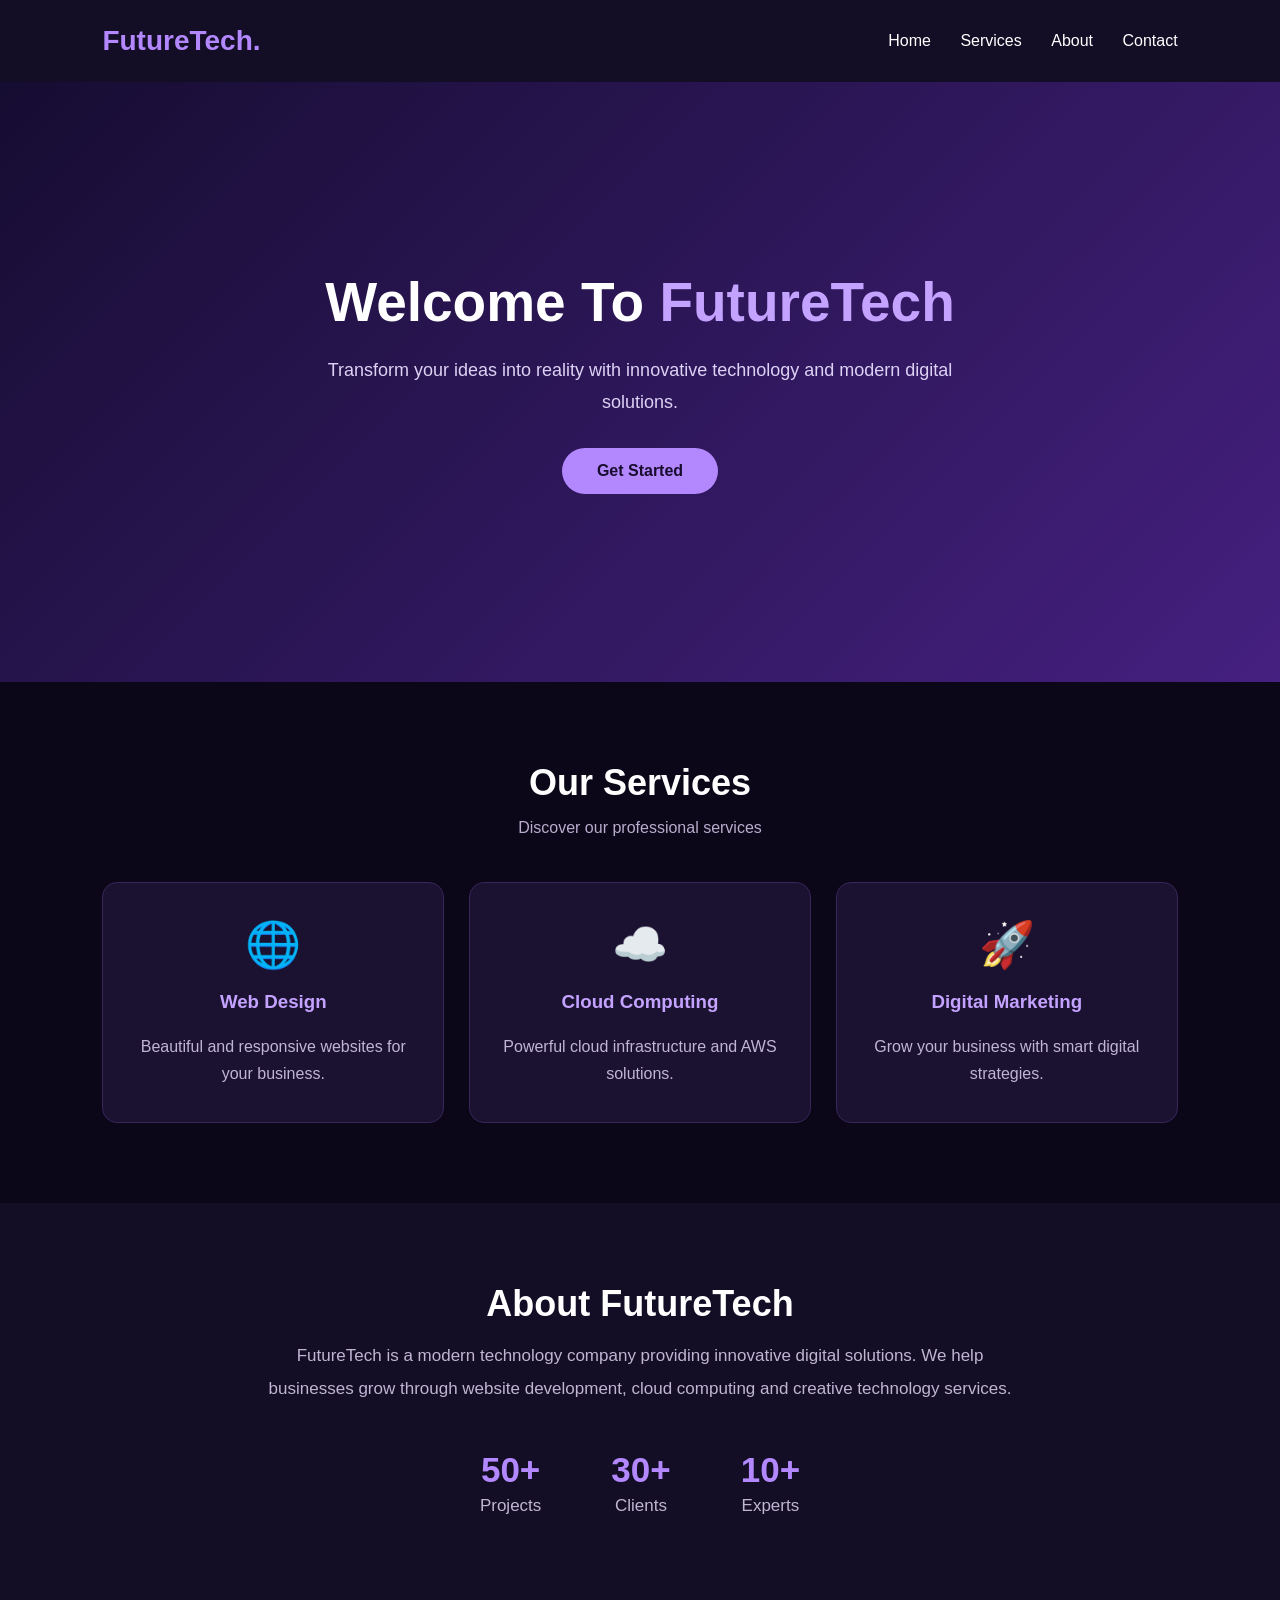
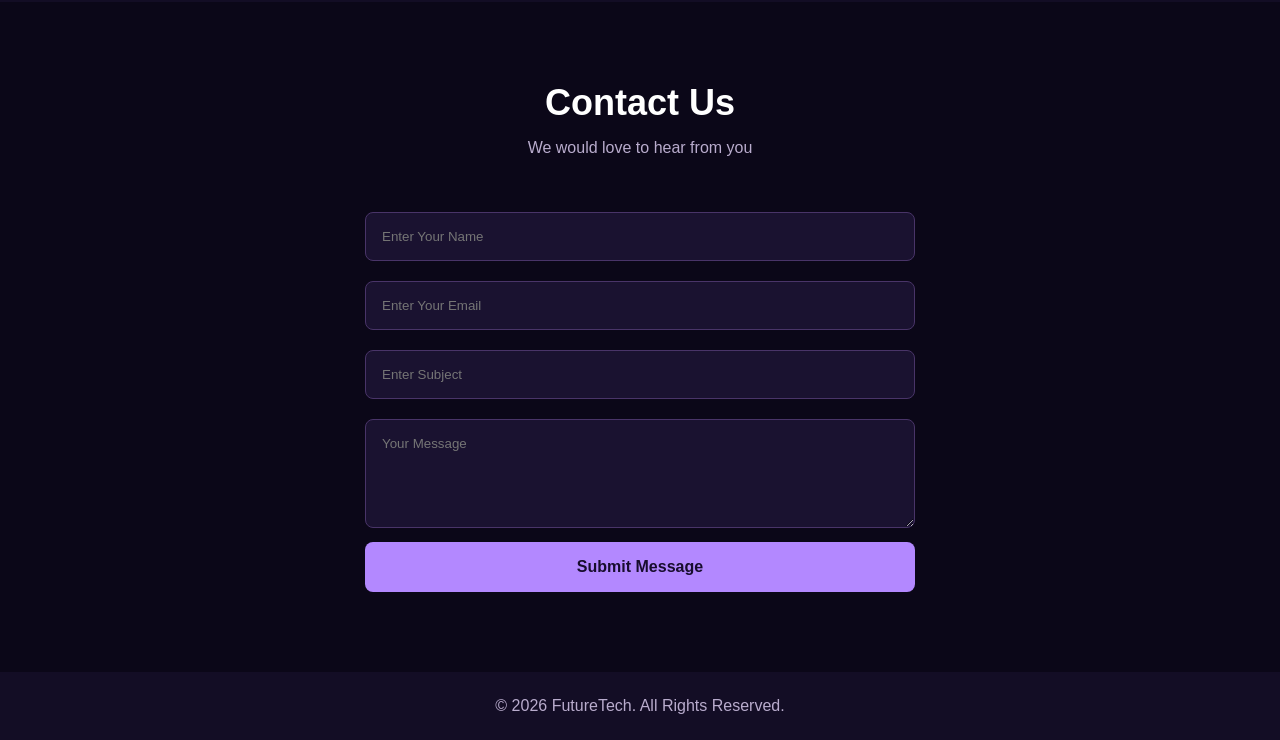
==== index.html @ 901c4601 "first commit" ====
<!DOCTYPE html>
<html lang="en">
<head>
    <meta charset="UTF-8">
    <meta name="viewport" content="width=device-width, initial-scale=1.0">
    <title>FutureTech Website</title>

    <link rel="stylesheet" href="style.css">
</head>

<body>

    <header>
        <div class="logo">FutureTech.</div>

        <nav>
            <a href="#home">Home</a>
            <a href="#services">Services</a>
            <a href="#about">About</a>
            <a href="#contact">Contact</a>
        </nav>
    </header>

    <section class="hero" id="home">
        <div class="hero-content">
            <h1>Welcome To <span>FutureTech</span></h1>

            <p>
                Transform your ideas into reality with innovative
                technology and modern digital solutions.
            </p>

            <a href="#services" class="btn">Get Started</a>
        </div>
    </section>

    <section id="services">
        <h2>Our Services</h2>
        <p class="subtitle">Discover our professional services</p>

        <div class="services">

            <div class="service-box">
                <div class="icon">🌐</div>
                <h3>Web Design</h3>
                <p>Beautiful and responsive websites for your business.</p>
            </div>

            <div class="service-box">
                <div class="icon">☁️</div>
                <h3>Cloud Computing</h3>
                <p>Powerful cloud infrastructure and AWS solutions.</p>
            </div>

            <div class="service-box">
                <div class="icon">🚀</div>
                <h3>Digital Marketing</h3>
                <p>Grow your business with smart digital strategies.</p>
            </div>

        </div>
    </section>

    <section class="about" id="about">
        <h2>About FutureTech</h2>

        <p>
            FutureTech is a modern technology company providing
            innovative digital solutions. We help businesses grow
            through website development, cloud computing and
            creative technology services.
        </p>

        <div class="stats">
            <div>
                <h3>50+</h3>
                <p>Projects</p>
            </div>

            <div>
                <h3>30+</h3>
                <p>Clients</p>
            </div>

            <div>
                <h3>10+</h3>
                <p>Experts</p>
            </div>
        </div>
    </section>

    <section id="contact">
        <h2>Contact Us</h2>
        <p class="subtitle">We would love to hear from you</p>

        <form onsubmit="alert('Message submitted successfully!'); return false;">

            <input type="text" placeholder="Enter Your Name" required>

            <input type="email" placeholder="Enter Your Email" required>

            <input type="text" placeholder="Enter Subject" required>

            <textarea rows="5" placeholder="Your Message" required></textarea>

            <button type="submit">Submit Message</button>

        </form>
    </section>

    <footer>
        <p>© 2026 FutureTech. All Rights Reserved.</p>
    </footer>

</body>
</html>
---- style.css ----
* {
    margin: 0;
    padding: 0;
    box-sizing: border-box;
    font-family: 'Segoe UI', sans-serif;
}

html {
    scroll-behavior: smooth;
}

body {
    background: #0b0718;
    color: white;
}

/* Header */

header {
    display: flex;
    justify-content: space-between;
    align-items: center;
    padding: 25px 8%;
    background: #130d25;
}

.logo {
    font-size: 28px;
    font-weight: bold;
    color: #b388ff;
}

nav a {
    text-decoration: none;
    color: white;
    margin-left: 25px;
    transition: 0.3s;
}

nav a:hover {
    color: #b388ff;
}

/* Hero Section */

.hero {
    min-height: 600px;
    display: flex;
    justify-content: center;
    align-items: center;
    text-align: center;
    padding: 40px 20px;
    background: linear-gradient(135deg, #160d32, #452080);
}

.hero h1 {
    font-size: 55px;
    margin-bottom: 20px;
}

.hero h1 span {
    color: #c4a2ff;
}

.hero p {
    font-size: 18px;
    color: #ddd2f5;
    max-width: 650px;
    line-height: 1.8;
    margin: auto;
}

.btn {
    display: inline-block;
    padding: 14px 35px;
    margin-top: 30px;
    background: #b388ff;
    color: #180d2e;
    text-decoration: none;
    border-radius: 30px;
    font-weight: bold;
}

/* Services */

section {
    padding: 80px 8%;
    text-align: center;
}

h2 {
    font-size: 36px;
    margin-bottom: 15px;
}

.subtitle {
    color: #b9accd;
    margin-bottom: 45px;
}

.services {
    display: grid;
    grid-template-columns: repeat(3, 1fr);
    gap: 25px;
}

.service-box {
    background: #1a1230;
    padding: 35px 25px;
    border-radius: 15px;
    border: 1px solid #39265b;
    transition: 0.4s;
}

.service-box:hover {
    transform: translateY(-10px);
    border-color: #b388ff;
}

.icon {
    font-size: 45px;
}

.service-box h3 {
    margin: 20px 0;
    color: #c4a2ff;
}

.service-box p {
    color: #c1b5d4;
    line-height: 1.7;
}

/* About */

.about {
    background: #130d25;
}

.about p {
    max-width: 750px;
    margin: auto;
    color: #c1b5d4;
    line-height: 1.9;
    font-size: 17px;
}

.stats {
    display: flex;
    justify-content: center;
    gap: 70px;
    flex-wrap: wrap;
    margin-top: 45px;
}

.stats h3 {
    font-size: 35px;
    color: #b388ff;
}

/* Contact */

form {
    max-width: 550px;
    margin: auto;
}

input, textarea {
    width: 100%;
    padding: 16px;
    margin: 10px 0;
    border: 1px solid #493468;
    background: #1a1230;
    color: white;
    border-radius: 8px;
    outline: none;
}

input:focus, textarea:focus {
    border-color: #b388ff;
}

button {
    width: 100%;
    padding: 16px;
    background: #b388ff;
    color: #180d2e;
    border: none;
    border-radius: 8px;
    font-size: 16px;
    font-weight: bold;
    cursor: pointer;
}

button:hover, .btn:hover {
    background: white;
}

/* Footer */

footer {
    background: #130d25;
    text-align: center;
    padding: 25px;
    color: #b9accd;
}

/* Responsive Design */

@media (max-width: 768px) {

    header {
        flex-direction: column;
        gap: 20px;
    }

    nav a {
        margin: 8px;
        display: inline-block;
    }

    .hero h1 {
        font-size: 36px;
    }

    .services {
        grid-template-columns: 1fr;
    }

    .stats {
        gap: 35px;
    }
}
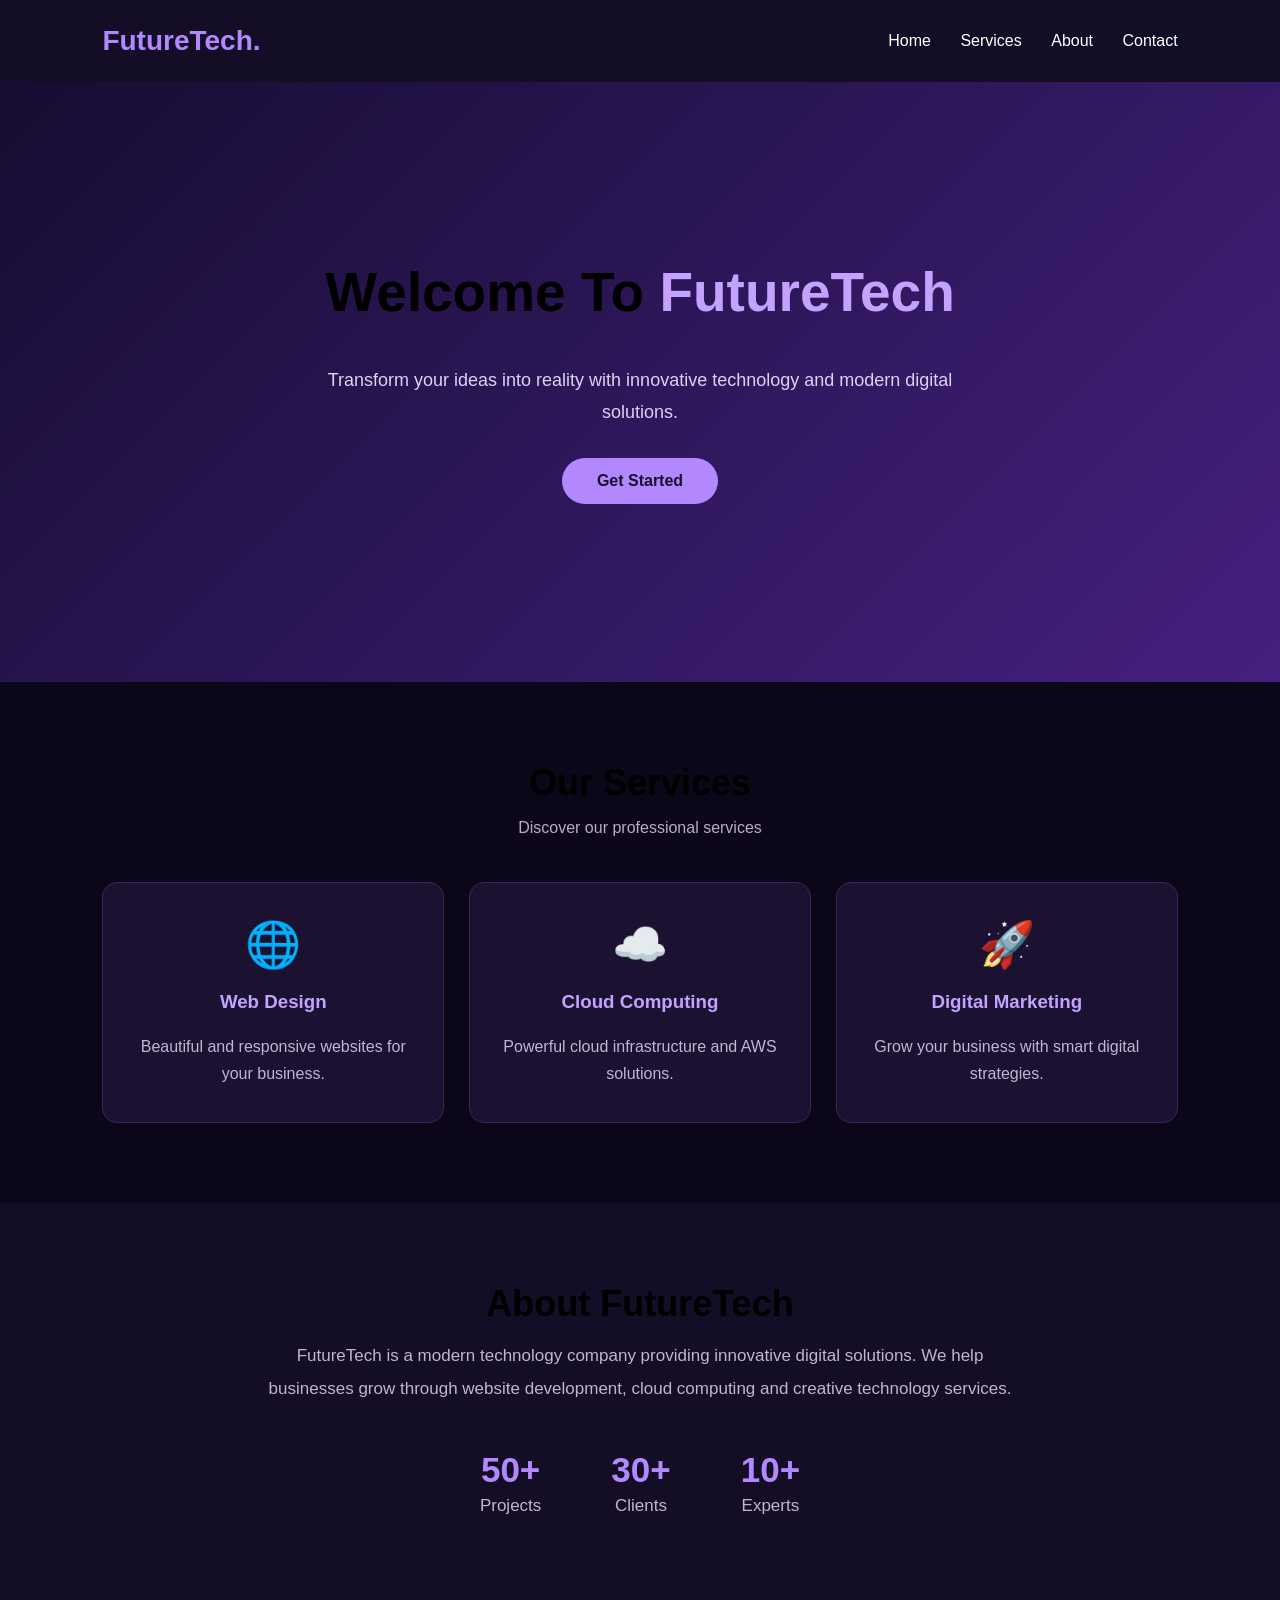
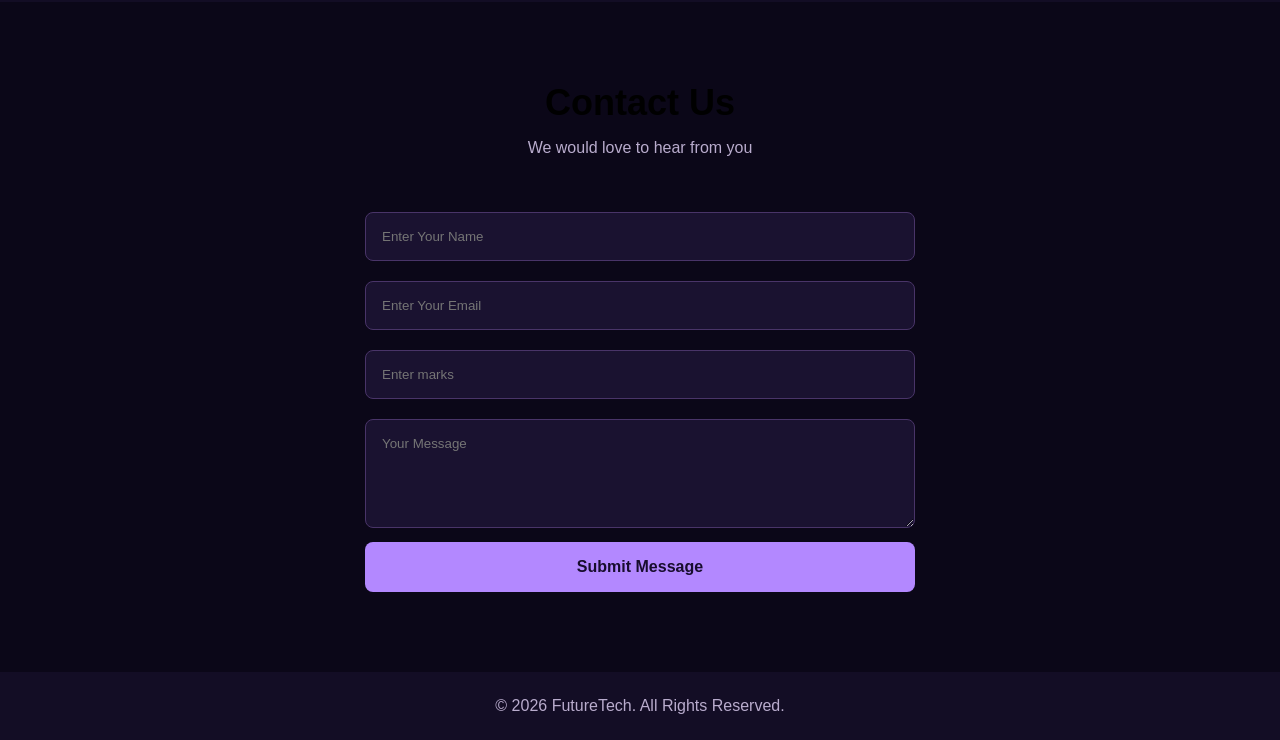
==== commit 0908d3bd: "marks" ====
--- a/index.html
+++ b/index.html
@@ -62,7 +62,7 @@
         </div>
     </section>
 
-    <section class="about" id="about">
+    <section class="about" id="22">
         <h2>About FutureTech</h2>
 
         <p>
@@ -100,7 +100,7 @@
 
             <input type="email" placeholder="Enter Your Email" required>
 
-            <input type="text" placeholder="Enter Subject" required>
+            <input type="text" placeholder="Enter marks" required>
 
             <textarea rows="5" placeholder="Your Message" required></textarea>
 
--- a/style.css
+++ b/style.css
@@ -11,8 +11,8 @@
 }
 
 body {
-    background: #0b0718;
-    color: white;
+    background:#0b0718;
+    color: black;
 }
 
 /* Header */
@@ -56,7 +56,7 @@
 
 .hero h1 {
     font-size: 55px;
-    margin-bottom: 20px;
+    margin-bottom: 40px;
 }
 
 .hero h1 span {
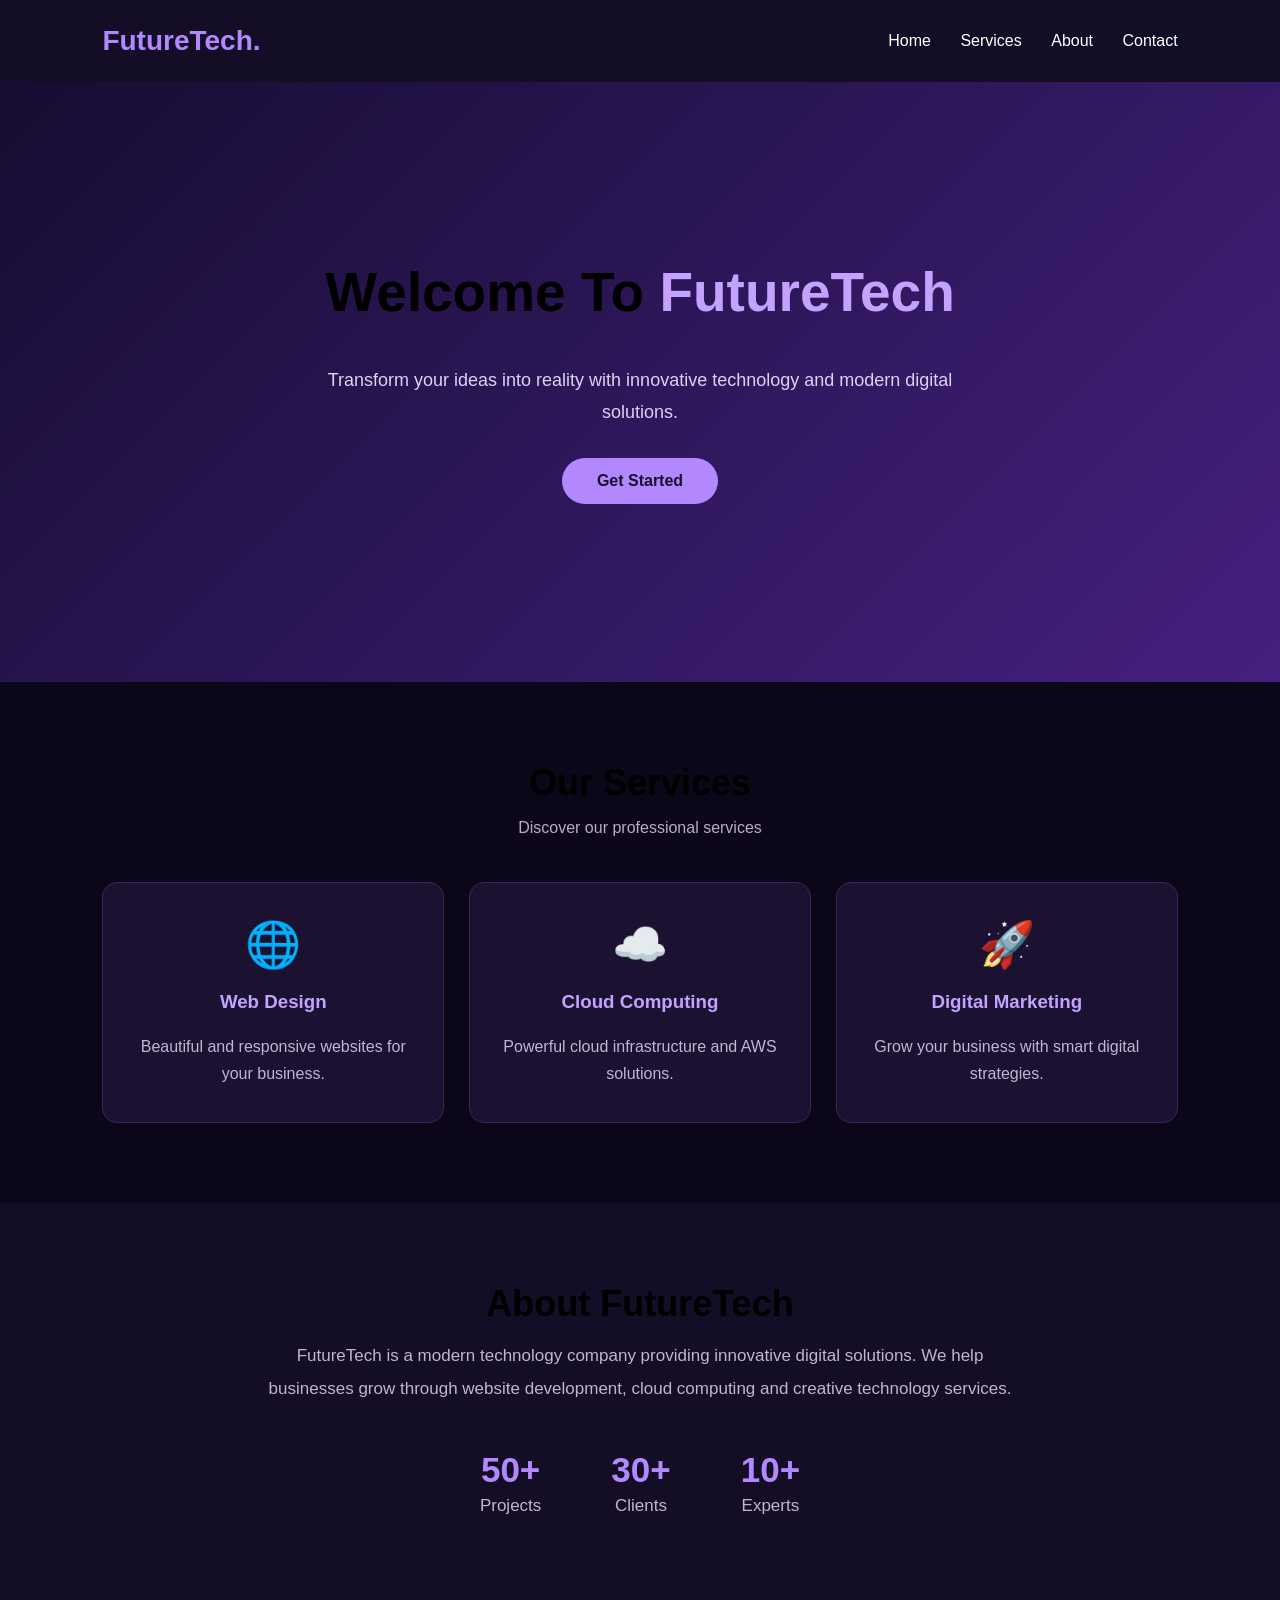
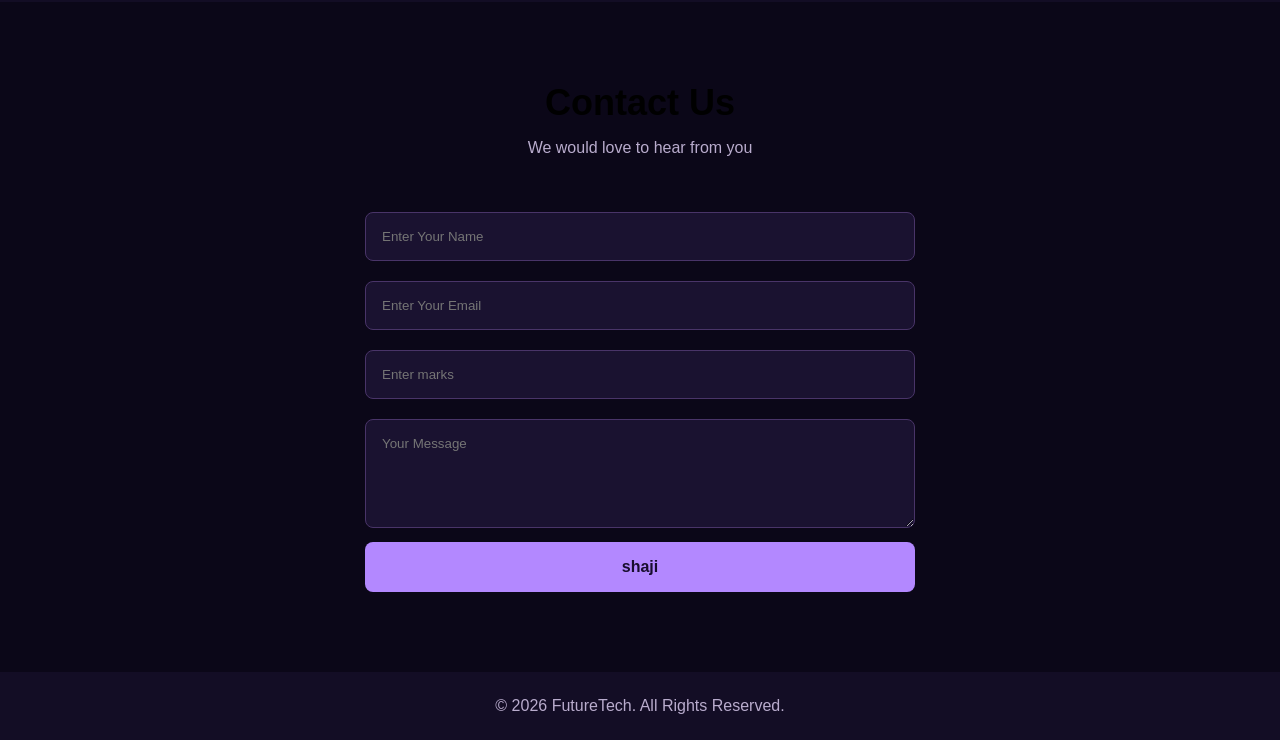
==== commit 6a666cba: "shaji" ====
--- a/index.html
+++ b/index.html
@@ -62,7 +62,7 @@
         </div>
     </section>
 
-    <section class="about" id="22">
+    <section class="about" id="26">
         <h2>About FutureTech</h2>
 
         <p>
@@ -104,7 +104,7 @@
 
             <textarea rows="5" placeholder="Your Message" required></textarea>
 
-            <button type="submit">Submit Message</button>
+            <button type="submit">shaji</button>
 
         </form>
     </section>
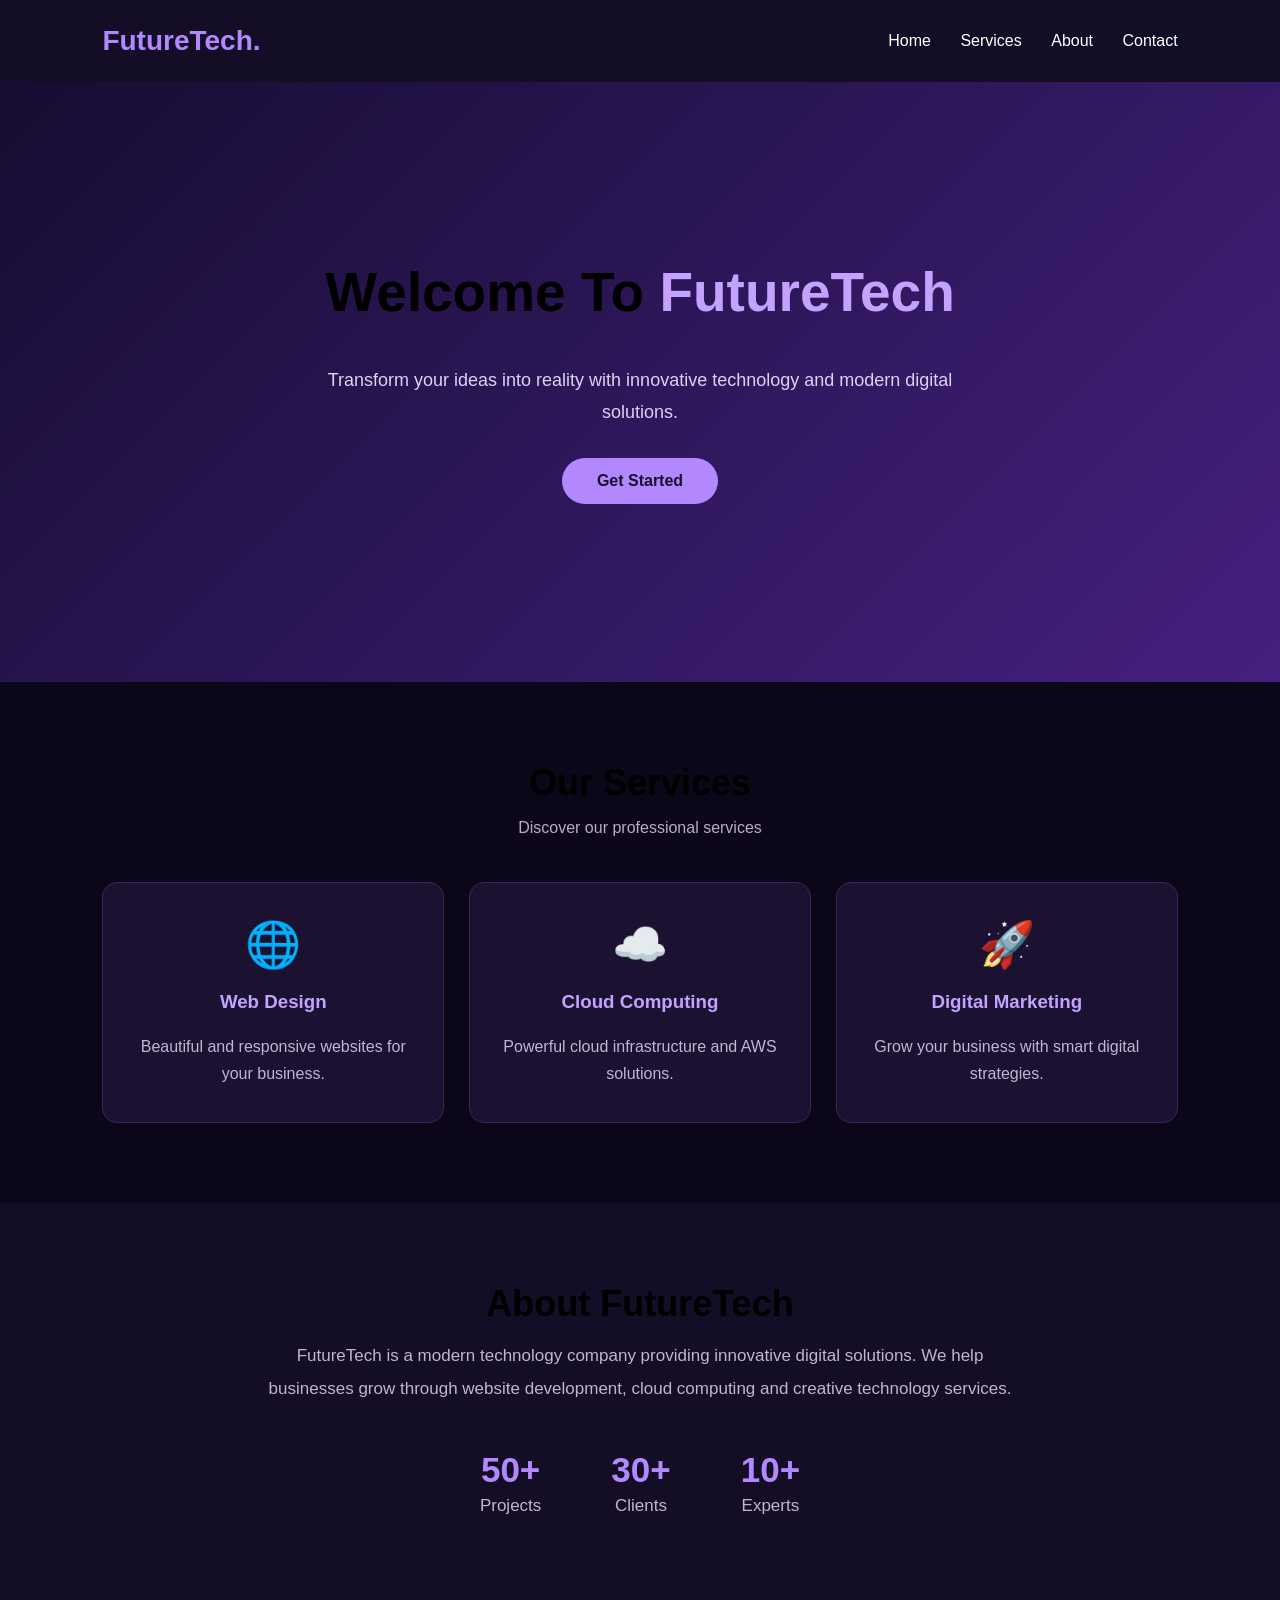
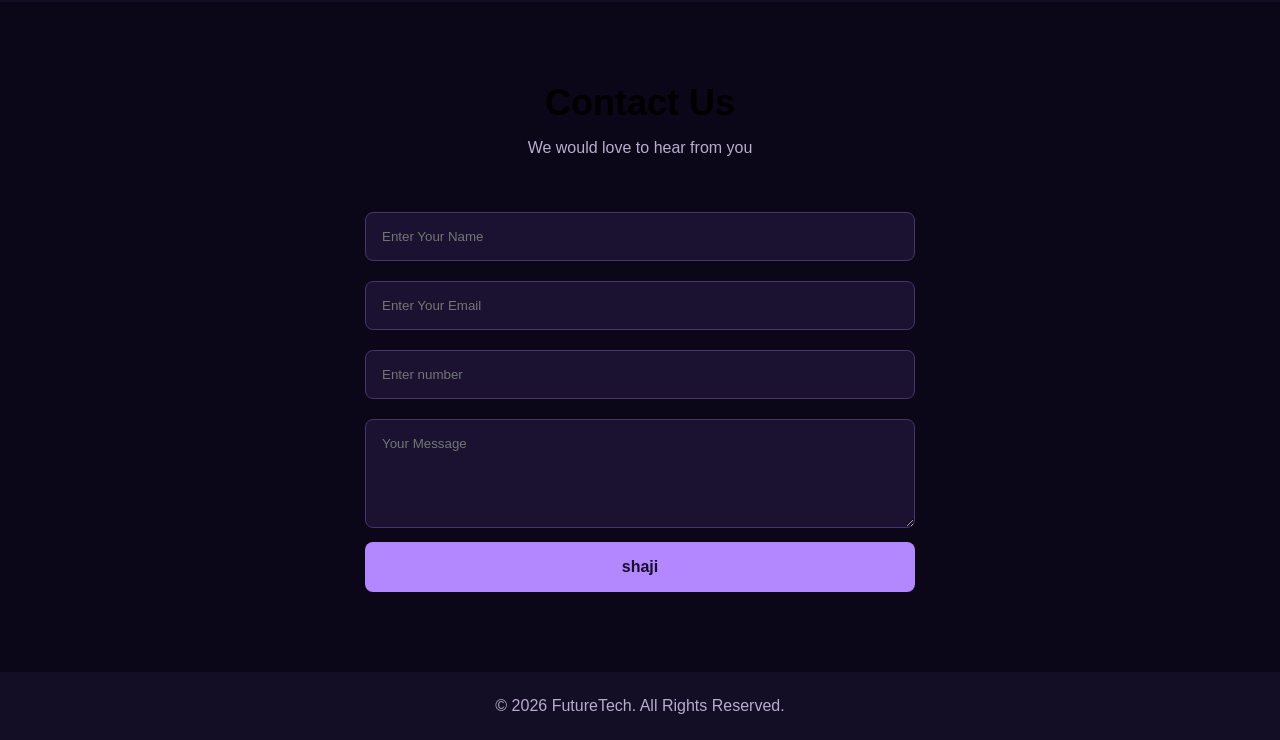
==== commit 83b1ac73: "enter number" ====
--- a/index.html
+++ b/index.html
@@ -100,7 +100,7 @@
 
             <input type="email" placeholder="Enter Your Email" required>
 
-            <input type="text" placeholder="Enter marks" required>
+            <input type="text" placeholder="Enter number" required>
 
             <textarea rows="5" placeholder="Your Message" required></textarea>
 
